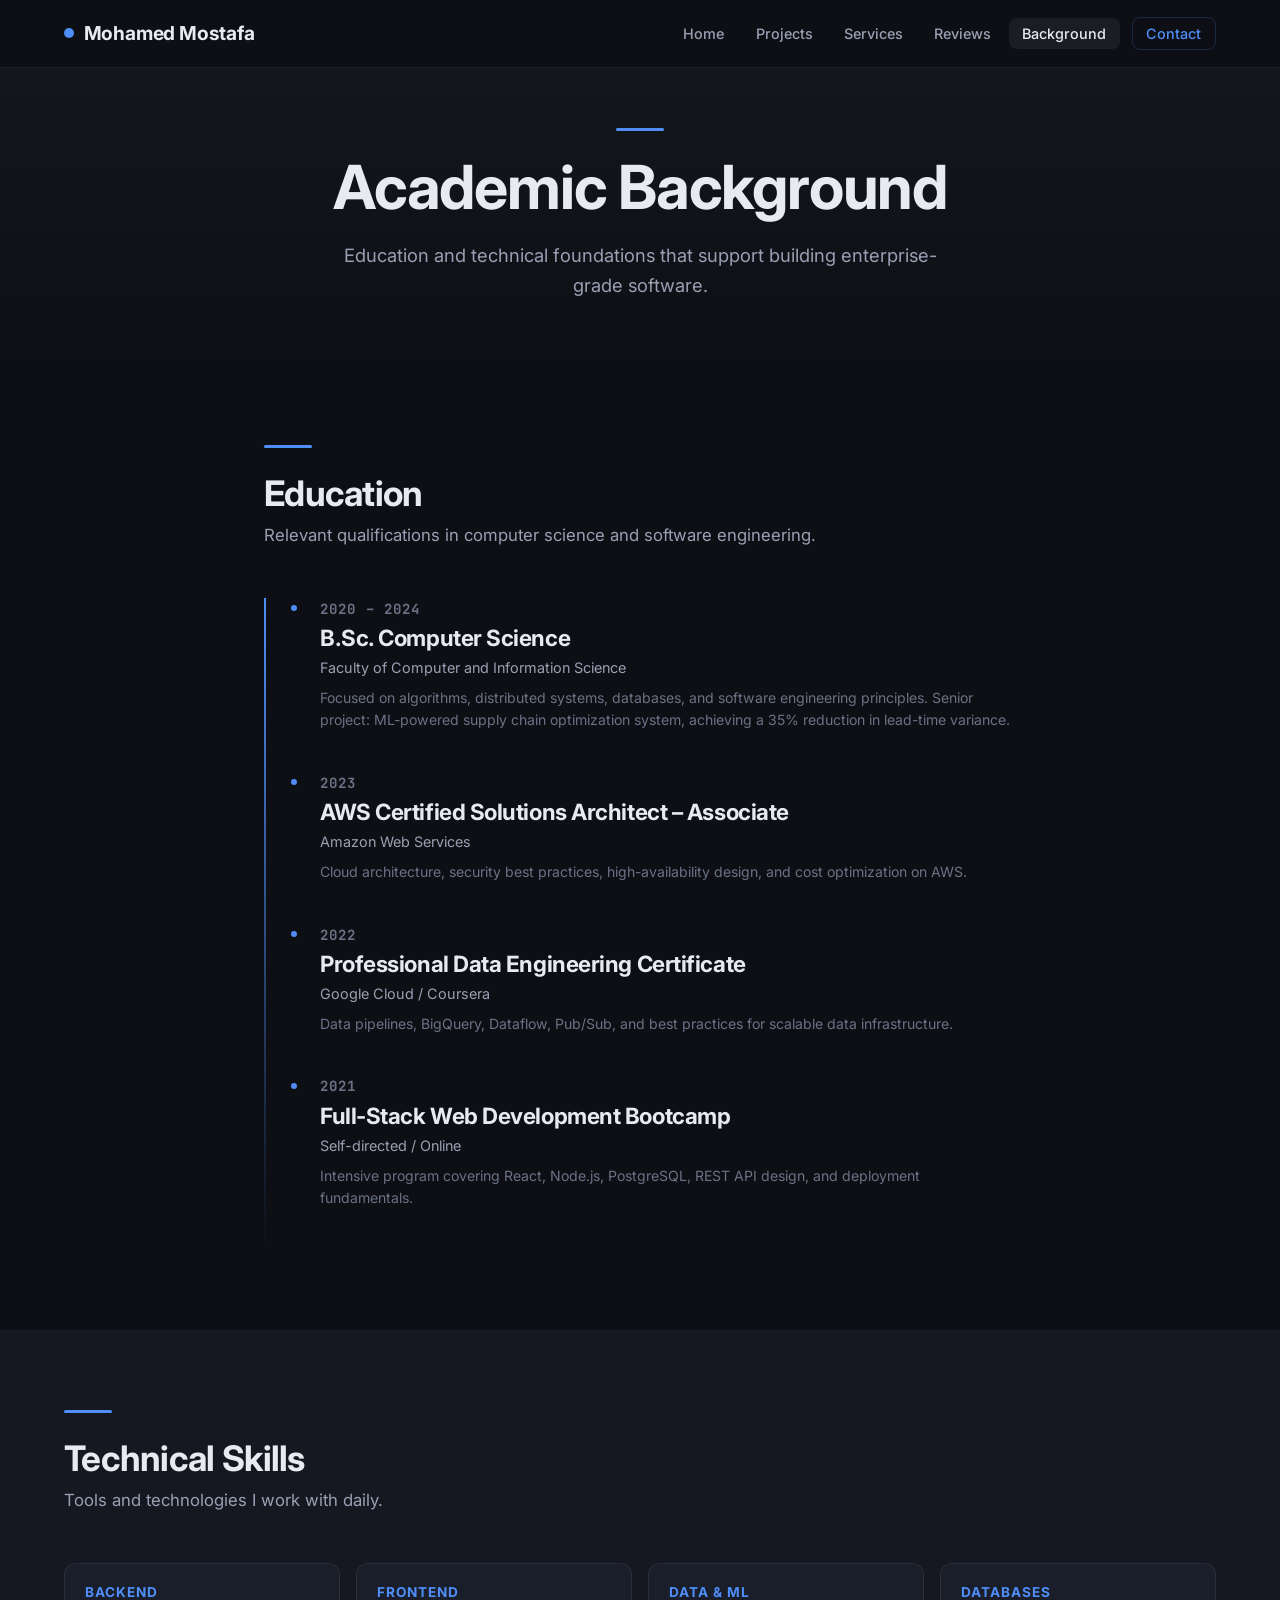
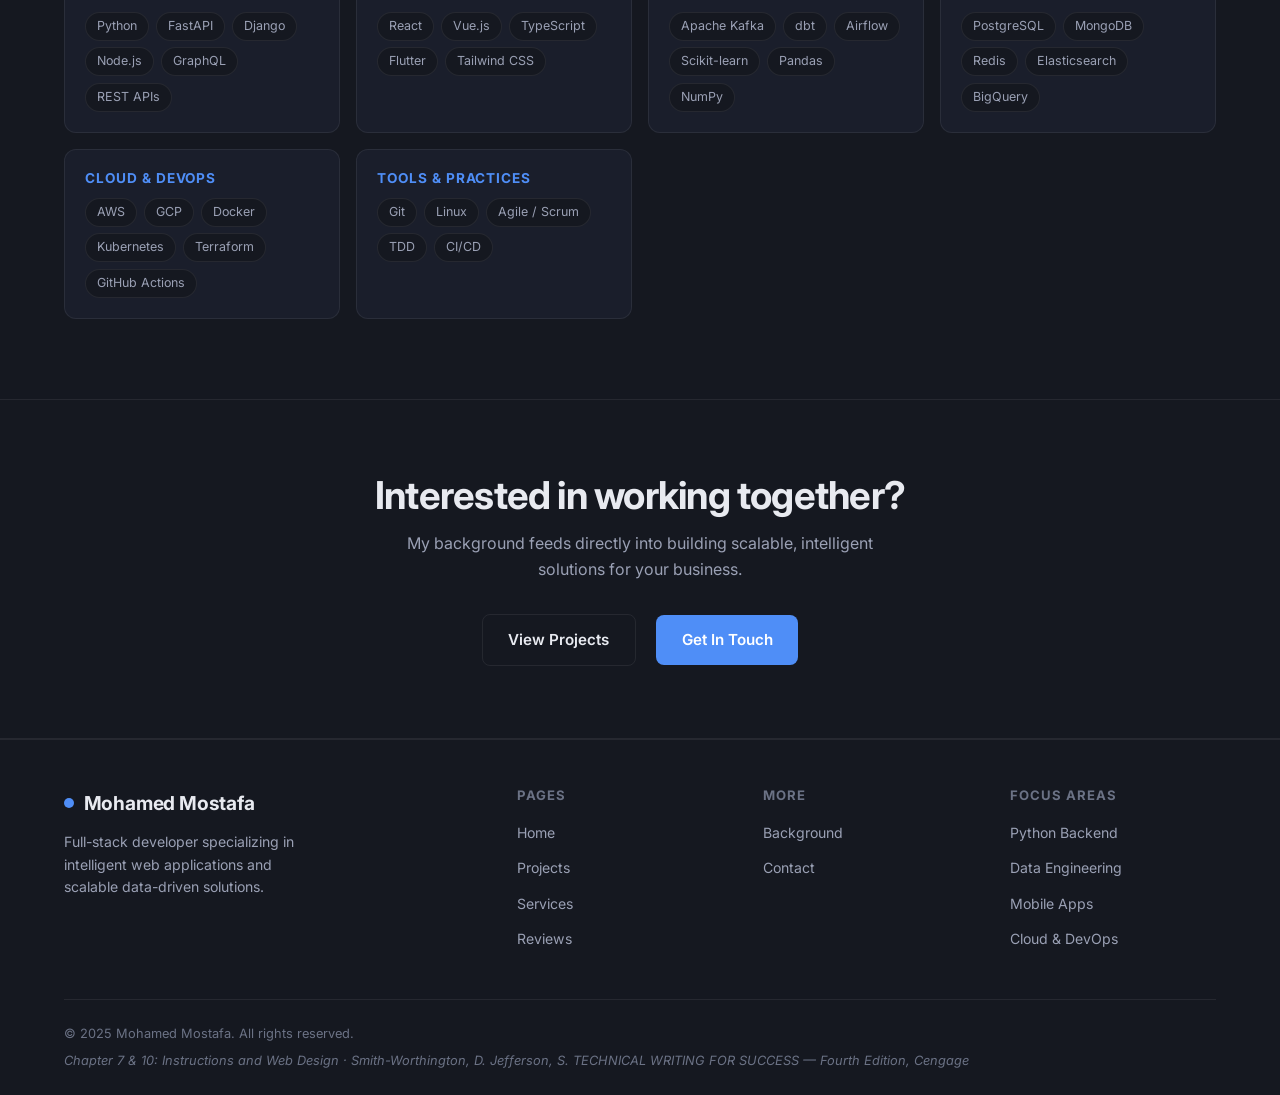
==== academic.html @ b65cf5d2 "Add complete 6-page dark-mode web portfolio for technical writing course Co-authored-by: MohamedMost" ====
<!DOCTYPE html>
<html lang="en">
<head>
  <meta charset="UTF-8" />
  <meta name="viewport" content="width=device-width, initial-scale=1.0" />
  <meta name="description" content="Academic background and technical skills of Mohamed Mostafa — full-stack developer." />
  <title>Academic Background — Mohamed Mostafa</title>
  <link rel="preconnect" href="https://fonts.googleapis.com" />
  <link rel="preconnect" href="https://fonts.gstatic.com" crossorigin />
  <link href="https://fonts.googleapis.com/css2?family=Inter:wght@400;500;600;700;800&family=JetBrains+Mono:wght@400;600&display=swap" rel="stylesheet" />
  <link rel="stylesheet" href="css/style.css" />
</head>
<body>

  <!-- ===== NAVIGATION ===== -->
  <nav class="navbar" role="navigation" aria-label="Main navigation">
    <div class="container nav-inner">
      <a href="index.html" class="nav-logo" aria-label="Mohamed Mostafa — home">
        <span class="logo-dot" aria-hidden="true"></span>
        Mohamed Mostafa
      </a>
      <button class="nav-toggle" aria-controls="nav-links" aria-expanded="false" aria-label="Toggle navigation menu">
        <span></span><span></span><span></span>
      </button>
      <ul class="nav-links" id="nav-links" role="list">
        <li><a href="index.html">Home</a></li>
        <li><a href="projects.html">Projects</a></li>
        <li><a href="services.html">Services</a></li>
        <li><a href="reviews.html">Reviews</a></li>
        <li><a href="academic.html">Background</a></li>
        <li><a href="contact.html" class="nav-cta">Contact</a></li>
      </ul>
    </div>
  </nav>

  <!-- ===== PAGE HERO ===== -->
  <main id="main-content">
  <header class="page-hero">
    <div class="container">
      <div class="divider" aria-hidden="true" style="margin:0 auto 1.25rem;"></div>
      <h1>Academic Background</h1>
      <p>Education and technical foundations that support building enterprise-grade software.</p>
    </div>
  </header>

  <!-- ===== EDUCATION TIMELINE ===== -->
  <section aria-labelledby="education-heading">
    <div class="container" style="max-width:800px;">
      <div class="divider" aria-hidden="true"></div>
      <h2 class="section-title" id="education-heading">Education</h2>
      <p class="section-subtitle">Relevant qualifications in computer science and software engineering.</p>

      <div class="timeline" aria-label="Education timeline">

        <div class="timeline-item reveal">
          <p class="timeline-year">2020 – 2024</p>
          <h3>B.Sc. Computer Science</h3>
          <p class="institution">Faculty of Computer and Information Science</p>
          <p>Focused on algorithms, distributed systems, databases, and software engineering principles. Senior project: ML-powered supply chain optimization system, achieving a 35% reduction in lead-time variance.</p>
        </div>

        <div class="timeline-item reveal">
          <p class="timeline-year">2023</p>
          <h3>AWS Certified Solutions Architect – Associate</h3>
          <p class="institution">Amazon Web Services</p>
          <p>Cloud architecture, security best practices, high-availability design, and cost optimization on AWS.</p>
        </div>

        <div class="timeline-item reveal">
          <p class="timeline-year">2022</p>
          <h3>Professional Data Engineering Certificate</h3>
          <p class="institution">Google Cloud / Coursera</p>
          <p>Data pipelines, BigQuery, Dataflow, Pub/Sub, and best practices for scalable data infrastructure.</p>
        </div>

        <div class="timeline-item reveal">
          <p class="timeline-year">2021</p>
          <h3>Full-Stack Web Development Bootcamp</h3>
          <p class="institution">Self-directed / Online</p>
          <p>Intensive program covering React, Node.js, PostgreSQL, REST API design, and deployment fundamentals.</p>
        </div>

      </div>
    </div>
  </section>

  <!-- ===== SKILLS ===== -->
  <section style="background: var(--bg-secondary); padding: 5rem 0;" aria-labelledby="skills-heading">
    <div class="container">
      <div class="divider" aria-hidden="true"></div>
      <h2 class="section-title" id="skills-heading">Technical Skills</h2>
      <p class="section-subtitle">Tools and technologies I work with daily.</p>

      <div class="skills-grid">

        <div class="skill-group reveal" aria-label="Backend development skills">
          <h4>Backend</h4>
          <ul class="skill-tags" aria-label="Backend technologies">
            <li class="skill-tag">Python</li>
            <li class="skill-tag">FastAPI</li>
            <li class="skill-tag">Django</li>
            <li class="skill-tag">Node.js</li>
            <li class="skill-tag">GraphQL</li>
            <li class="skill-tag">REST APIs</li>
          </ul>
        </div>

        <div class="skill-group reveal" aria-label="Frontend development skills">
          <h4>Frontend</h4>
          <ul class="skill-tags" aria-label="Frontend technologies">
            <li class="skill-tag">React</li>
            <li class="skill-tag">Vue.js</li>
            <li class="skill-tag">TypeScript</li>
            <li class="skill-tag">Flutter</li>
            <li class="skill-tag">Tailwind CSS</li>
          </ul>
        </div>

        <div class="skill-group reveal" aria-label="Data engineering skills">
          <h4>Data &amp; ML</h4>
          <ul class="skill-tags" aria-label="Data and machine learning technologies">
            <li class="skill-tag">Apache Kafka</li>
            <li class="skill-tag">dbt</li>
            <li class="skill-tag">Airflow</li>
            <li class="skill-tag">Scikit-learn</li>
            <li class="skill-tag">Pandas</li>
            <li class="skill-tag">NumPy</li>
          </ul>
        </div>

        <div class="skill-group reveal" aria-label="Databases skills">
          <h4>Databases</h4>
          <ul class="skill-tags" aria-label="Database technologies">
            <li class="skill-tag">PostgreSQL</li>
            <li class="skill-tag">MongoDB</li>
            <li class="skill-tag">Redis</li>
            <li class="skill-tag">Elasticsearch</li>
            <li class="skill-tag">BigQuery</li>
          </ul>
        </div>

        <div class="skill-group reveal" aria-label="Cloud and DevOps skills">
          <h4>Cloud &amp; DevOps</h4>
          <ul class="skill-tags" aria-label="Cloud and DevOps technologies">
            <li class="skill-tag">AWS</li>
            <li class="skill-tag">GCP</li>
            <li class="skill-tag">Docker</li>
            <li class="skill-tag">Kubernetes</li>
            <li class="skill-tag">Terraform</li>
            <li class="skill-tag">GitHub Actions</li>
          </ul>
        </div>

        <div class="skill-group reveal" aria-label="Tools and practices">
          <h4>Tools &amp; Practices</h4>
          <ul class="skill-tags" aria-label="Development tools and practices">
            <li class="skill-tag">Git</li>
            <li class="skill-tag">Linux</li>
            <li class="skill-tag">Agile / Scrum</li>
            <li class="skill-tag">TDD</li>
            <li class="skill-tag">CI/CD</li>
          </ul>
        </div>

      </div>
    </div>
  </section>

  <!-- ===== CTA ===== -->
  <section class="cta-banner" aria-label="Contact call to action">
    <div class="container">
      <h2>Interested in working together?</h2>
      <p>My background feeds directly into building scalable, intelligent solutions for your business.</p>
      <a href="projects.html" class="btn btn-outline" style="margin-right:1rem;">View Projects</a>
      <a href="contact.html" class="btn btn-primary">Get In Touch</a>
    </div>
  </section>
  </main>

  <!-- ===== FOOTER ===== -->
  <footer class="site-footer" role="contentinfo">
    <div class="container">
      <div class="footer-grid">
        <div class="footer-brand">
          <a href="index.html" class="nav-logo">
            <span class="logo-dot" aria-hidden="true"></span>
            Mohamed Mostafa
          </a>
          <p>Full-stack developer specializing in intelligent web applications and scalable data-driven solutions.</p>
        </div>
        <div class="footer-col">
          <h4>Pages</h4>
          <ul>
            <li><a href="index.html">Home</a></li>
            <li><a href="projects.html">Projects</a></li>
            <li><a href="services.html">Services</a></li>
            <li><a href="reviews.html">Reviews</a></li>
          </ul>
        </div>
        <div class="footer-col">
          <h4>More</h4>
          <ul>
            <li><a href="academic.html">Background</a></li>
            <li><a href="contact.html">Contact</a></li>
          </ul>
        </div>
        <div class="footer-col">
          <h4>Focus Areas</h4>
          <ul>
            <li><a href="services.html">Python Backend</a></li>
            <li><a href="services.html">Data Engineering</a></li>
            <li><a href="services.html">Mobile Apps</a></li>
            <li><a href="services.html">Cloud &amp; DevOps</a></li>
          </ul>
        </div>
      </div>
      <div class="footer-bottom">
        <p>© 2025 Mohamed Mostafa. All rights reserved.</p>
        <p class="footer-course-note">
          Chapter 7 &amp; 10: Instructions and Web Design ·
          Smith-Worthington, D. Jefferson, S. <em>TECHNICAL WRITING FOR SUCCESS</em> — Fourth Edition, Cengage
        </p>
      </div>
    </div>
  </footer>

  <script src="js/main.js"></script>
</body>
</html>
---- css/style.css ----
/* ============================================================
   PORTFOLIO — Dark Mode, Grid Layout, Card-Based Design
   Chapter 7 & 10: Instructions and Web Design
   ============================================================ */

/* ---------- CSS Custom Properties ---------- */
:root {
  --bg-primary:   #0d0f14;
  --bg-secondary: #151820;
  --bg-card:      #1a1e2b;
  --bg-card-hover:#1f2435;
  --accent:       #4f8ef7;
  --accent-hover: #6aa3ff;
  --accent-dim:   rgba(79, 142, 247, 0.15);
  --text-primary: #e8eaf0;
  --text-secondary: #9aa0b4;
  --text-muted:   #6b7285;
  --border:       rgba(79, 142, 247, 0.2);
  --border-card:  rgba(255, 255, 255, 0.07);
  --shadow:       0 4px 24px rgba(0, 0, 0, 0.45);
  --shadow-card:  0 8px 32px rgba(0, 0, 0, 0.5);
  --radius:       12px;
  --radius-sm:    8px;
  --font-main:    'Inter', 'Segoe UI', system-ui, sans-serif;
  --font-mono:    'JetBrains Mono', 'Fira Code', monospace;
  --nav-height:   68px;
  --transition:   0.25s ease;
}

/* ---------- Reset & Base ---------- */
*, *::before, *::after {
  box-sizing: border-box;
  margin: 0;
  padding: 0;
}

html {
  scroll-behavior: smooth;
  font-size: 16px;
}

body {
  font-family: var(--font-main);
  background-color: var(--bg-primary);
  color: var(--text-primary);
  line-height: 1.65;
  min-height: 100vh;
  display: flex;
  flex-direction: column;
  -webkit-font-smoothing: antialiased;
}

img {
  max-width: 100%;
  display: block;
}

a {
  color: var(--accent);
  text-decoration: none;
  transition: color var(--transition);
}

a:hover, a:focus {
  color: var(--accent-hover);
}

/* Focus ring for keyboard navigation */
:focus-visible {
  outline: 2px solid var(--accent);
  outline-offset: 3px;
  border-radius: 4px;
}

ul { list-style: none; }

/* ---------- Typography ---------- */
h1, h2, h3, h4, h5, h6 {
  font-weight: 700;
  line-height: 1.2;
  letter-spacing: -0.02em;
}

h1 { font-size: clamp(2.2rem, 5vw, 3.8rem); }
h2 { font-size: clamp(1.6rem, 3vw, 2.4rem); }
h3 { font-size: clamp(1.1rem, 2vw, 1.4rem); }

.section-title {
  font-size: clamp(1.6rem, 3vw, 2.2rem);
  margin-bottom: 0.5rem;
  color: var(--text-primary);
}

.section-subtitle {
  color: var(--text-secondary);
  font-size: 1.05rem;
  margin-bottom: 3rem;
}

/* ---------- Layout Helpers ---------- */
.container {
  width: 100%;
  max-width: 1200px;
  margin: 0 auto;
  padding: 0 1.5rem;
}

section {
  padding: 5rem 0;
}

.page-hero {
  padding: 8rem 0 4rem;
  text-align: center;
  background: linear-gradient(180deg, var(--bg-secondary) 0%, var(--bg-primary) 100%);
}

.page-hero h1 {
  margin-bottom: 1rem;
}

.page-hero p {
  color: var(--text-secondary);
  font-size: 1.15rem;
  max-width: 600px;
  margin: 0 auto;
}

/* ---------- Navigation ---------- */
.navbar {
  position: fixed;
  top: 0;
  left: 0;
  right: 0;
  height: var(--nav-height);
  z-index: 1000;
  background: rgba(13, 15, 20, 0.85);
  backdrop-filter: blur(14px);
  -webkit-backdrop-filter: blur(14px);
  border-bottom: 1px solid var(--border-card);
  transition: background var(--transition);
}

.navbar.scrolled {
  background: rgba(13, 15, 20, 0.97);
  box-shadow: var(--shadow);
}

.nav-inner {
  display: flex;
  align-items: center;
  justify-content: space-between;
  height: 100%;
}

.nav-logo {
  display: flex;
  align-items: center;
  gap: 0.6rem;
  font-weight: 700;
  font-size: 1.2rem;
  color: var(--text-primary);
  letter-spacing: -0.01em;
}

.nav-logo .logo-dot {
  width: 10px;
  height: 10px;
  background: var(--accent);
  border-radius: 50%;
  display: inline-block;
}

.nav-links {
  display: flex;
  align-items: center;
  gap: 0.25rem;
}

.nav-links a {
  color: var(--text-secondary);
  font-size: 0.9rem;
  font-weight: 500;
  padding: 0.45rem 0.85rem;
  border-radius: var(--radius-sm);
  transition: color var(--transition), background var(--transition);
}

.nav-links a:hover,
.nav-links a.active {
  color: var(--text-primary);
  background: rgba(255, 255, 255, 0.06);
}

.nav-links a.nav-cta {
  color: var(--accent);
  border: 1px solid var(--border);
  margin-left: 0.5rem;
}

.nav-links a.nav-cta:hover {
  background: var(--accent-dim);
  color: var(--accent-hover);
}

/* Hamburger menu */
.nav-toggle {
  display: none;
  flex-direction: column;
  gap: 5px;
  background: none;
  border: none;
  cursor: pointer;
  padding: 6px;
  border-radius: var(--radius-sm);
}

.nav-toggle span {
  display: block;
  width: 24px;
  height: 2px;
  background: var(--text-primary);
  border-radius: 2px;
  transition: transform var(--transition), opacity var(--transition);
}

.nav-toggle.open span:nth-child(1) { transform: translateY(7px) rotate(45deg); }
.nav-toggle.open span:nth-child(2) { opacity: 0; }
.nav-toggle.open span:nth-child(3) { transform: translateY(-7px) rotate(-45deg); }

/* ---------- Buttons ---------- */
.btn {
  display: inline-flex;
  align-items: center;
  gap: 0.5rem;
  padding: 0.75rem 1.6rem;
  border-radius: var(--radius-sm);
  font-size: 0.95rem;
  font-weight: 600;
  cursor: pointer;
  border: none;
  transition: all var(--transition);
  text-decoration: none;
  white-space: nowrap;
}

.btn-primary {
  background: var(--accent);
  color: #fff;
}

.btn-primary:hover {
  background: var(--accent-hover);
  color: #fff;
  transform: translateY(-2px);
  box-shadow: 0 8px 24px rgba(79, 142, 247, 0.35);
}

.btn-outline {
  background: transparent;
  color: var(--text-primary);
  border: 1px solid var(--border-card);
}

.btn-outline:hover {
  border-color: var(--accent);
  color: var(--accent);
  background: var(--accent-dim);
}

/* ---------- Hero Section (Homepage) ---------- */
.hero {
  min-height: 100vh;
  display: flex;
  align-items: center;
  justify-content: center;
  text-align: center;
  padding: calc(var(--nav-height) + 4rem) 1.5rem 4rem;
  position: relative;
  overflow: hidden;
  background: var(--bg-primary);
}

.hero::before {
  content: '';
  position: absolute;
  inset: 0;
  background:
    radial-gradient(ellipse 80% 60% at 50% 20%, rgba(79, 142, 247, 0.12) 0%, transparent 70%),
    radial-gradient(ellipse 50% 40% at 80% 70%, rgba(79, 142, 247, 0.06) 0%, transparent 60%);
  pointer-events: none;
}

.hero-badge {
  display: inline-flex;
  align-items: center;
  gap: 0.4rem;
  background: var(--accent-dim);
  color: var(--accent);
  border: 1px solid var(--border);
  border-radius: 100px;
  padding: 0.35rem 1rem;
  font-size: 0.82rem;
  font-weight: 600;
  margin-bottom: 1.8rem;
  letter-spacing: 0.04em;
  text-transform: uppercase;
}

.hero h1 {
  margin-bottom: 1.4rem;
  background: linear-gradient(135deg, var(--text-primary) 0%, rgba(232,234,240,0.7) 100%);
  -webkit-background-clip: text;
  -webkit-text-fill-color: transparent;
  background-clip: text;
}

.hero h1 .accent-word {
  -webkit-text-fill-color: var(--accent);
}

.hero-subtext {
  color: var(--text-secondary);
  font-size: clamp(1rem, 2vw, 1.2rem);
  max-width: 640px;
  margin: 0 auto 2.5rem;
  line-height: 1.7;
}

.hero-cta {
  display: flex;
  align-items: center;
  justify-content: center;
  gap: 1rem;
  flex-wrap: wrap;
}

/* ---------- Stats Strip ---------- */
.stats-strip {
  padding: 2.5rem 0;
  border-top: 1px solid var(--border-card);
  border-bottom: 1px solid var(--border-card);
  background: var(--bg-secondary);
}

.stats-grid {
  display: grid;
  grid-template-columns: repeat(4, 1fr);
  gap: 1rem;
  text-align: center;
}

.stat-item .stat-number {
  font-size: 2rem;
  font-weight: 800;
  color: var(--accent);
  display: block;
}

.stat-item .stat-label {
  font-size: 0.85rem;
  color: var(--text-secondary);
}

/* ---------- Project Cards ---------- */
.projects-grid {
  display: grid;
  grid-template-columns: repeat(auto-fill, minmax(320px, 1fr));
  gap: 1.75rem;
}

.project-card {
  background: var(--bg-card);
  border: 1px solid var(--border-card);
  border-radius: var(--radius);
  overflow: hidden;
  transition: transform var(--transition), box-shadow var(--transition), border-color var(--transition);
  display: flex;
  flex-direction: column;
}

.project-card:hover {
  transform: translateY(-5px);
  box-shadow: var(--shadow-card);
  border-color: var(--border);
  background: var(--bg-card-hover);
}

.project-card-image {
  width: 100%;
  height: 180px;
  object-fit: cover;
  background: var(--bg-secondary);
}

.project-card-body {
  padding: 1.4rem;
  flex: 1;
  display: flex;
  flex-direction: column;
}

.project-card-title {
  font-size: 1.05rem;
  font-weight: 700;
  margin-bottom: 0.5rem;
  color: var(--text-primary);
}

.project-card-desc {
  color: var(--text-secondary);
  font-size: 0.88rem;
  line-height: 1.6;
  margin-bottom: 1rem;
  flex: 1;
}

.tech-stack {
  display: flex;
  flex-wrap: wrap;
  gap: 0.4rem;
  margin-top: auto;
}

.tech-tag {
  background: var(--accent-dim);
  color: var(--accent);
  border: 1px solid var(--border);
  border-radius: 100px;
  padding: 0.2rem 0.7rem;
  font-size: 0.75rem;
  font-weight: 600;
  font-family: var(--font-mono);
}

/* ---------- Services ---------- */
.services-grid {
  display: grid;
  grid-template-columns: repeat(auto-fill, minmax(280px, 1fr));
  gap: 1.5rem;
}

.service-card {
  background: var(--bg-card);
  border: 1px solid var(--border-card);
  border-radius: var(--radius);
  padding: 2rem 1.75rem;
  transition: transform var(--transition), box-shadow var(--transition), border-color var(--transition);
}

.service-card:hover {
  transform: translateY(-4px);
  box-shadow: var(--shadow-card);
  border-color: var(--border);
}

.service-icon {
  width: 52px;
  height: 52px;
  background: var(--accent-dim);
  border: 1px solid var(--border);
  border-radius: var(--radius-sm);
  display: flex;
  align-items: center;
  justify-content: center;
  margin-bottom: 1.25rem;
  font-size: 1.5rem;
}

.service-card h3 {
  margin-bottom: 0.6rem;
  font-size: 1.1rem;
}

.service-card p {
  color: var(--text-secondary);
  font-size: 0.9rem;
  line-height: 1.6;
}

/* ---------- Reviews ---------- */
.reviews-grid {
  display: grid;
  grid-template-columns: repeat(auto-fill, minmax(300px, 1fr));
  gap: 1.75rem;
}

.review-card {
  background: var(--bg-card);
  border: 1px solid var(--border-card);
  border-radius: var(--radius);
  padding: 1.75rem;
  transition: border-color var(--transition), box-shadow var(--transition);
  position: relative;
}

.review-card:hover {
  border-color: var(--border);
  box-shadow: var(--shadow-card);
}

.review-card::before {
  content: '\201C';
  position: absolute;
  top: 1rem;
  right: 1.4rem;
  font-size: 4rem;
  line-height: 1;
  color: var(--accent);
  opacity: 0.25;
  font-family: Georgia, serif;
}

.stars {
  color: #f4b942;
  font-size: 0.9rem;
  margin-bottom: 0.9rem;
  letter-spacing: 2px;
}

.review-text {
  color: var(--text-secondary);
  font-size: 0.93rem;
  line-height: 1.7;
  margin-bottom: 1.25rem;
  font-style: italic;
}

.reviewer {
  display: flex;
  align-items: center;
  gap: 0.75rem;
}

.reviewer-avatar {
  width: 42px;
  height: 42px;
  border-radius: 50%;
  background: var(--accent-dim);
  border: 1px solid var(--border);
  display: flex;
  align-items: center;
  justify-content: center;
  font-weight: 700;
  font-size: 0.9rem;
  color: var(--accent);
  flex-shrink: 0;
}

.reviewer-info .reviewer-name {
  font-weight: 600;
  font-size: 0.92rem;
  color: var(--text-primary);
}

.reviewer-info .reviewer-role {
  font-size: 0.8rem;
  color: var(--text-muted);
}

/* ---------- Contact Section ---------- */
.contact-wrapper {
  display: grid;
  grid-template-columns: 1fr 1.4fr;
  gap: 4rem;
  align-items: start;
}

.contact-info h2 { margin-bottom: 0.75rem; }
.contact-info p { color: var(--text-secondary); margin-bottom: 2rem; }

.contact-details {
  display: flex;
  flex-direction: column;
  gap: 1rem;
}

.contact-item {
  display: flex;
  align-items: center;
  gap: 0.85rem;
  color: var(--text-secondary);
  font-size: 0.92rem;
}

.contact-item .contact-icon {
  width: 38px;
  height: 38px;
  background: var(--accent-dim);
  border: 1px solid var(--border);
  border-radius: var(--radius-sm);
  display: flex;
  align-items: center;
  justify-content: center;
  font-size: 1rem;
  flex-shrink: 0;
}

.contact-form {
  background: var(--bg-card);
  border: 1px solid var(--border-card);
  border-radius: var(--radius);
  padding: 2.25rem;
}

.form-group {
  margin-bottom: 1.25rem;
}

.form-row {
  display: grid;
  grid-template-columns: 1fr 1fr;
  gap: 1rem;
}

.form-group label {
  display: block;
  font-size: 0.85rem;
  font-weight: 600;
  color: var(--text-secondary);
  margin-bottom: 0.45rem;
}

.form-group input,
.form-group textarea,
.form-group select {
  width: 100%;
  background: var(--bg-secondary);
  border: 1px solid var(--border-card);
  color: var(--text-primary);
  padding: 0.7rem 1rem;
  border-radius: var(--radius-sm);
  font-size: 0.92rem;
  font-family: var(--font-main);
  transition: border-color var(--transition), box-shadow var(--transition);
  outline: none;
}

.form-group input:focus,
.form-group textarea:focus,
.form-group select:focus {
  border-color: var(--accent);
  box-shadow: 0 0 0 3px rgba(79, 142, 247, 0.15);
}

.form-group textarea {
  resize: vertical;
  min-height: 120px;
}

.form-group input::placeholder,
.form-group textarea::placeholder {
  color: var(--text-muted);
}

/* ---------- Academic Background ---------- */
.timeline {
  position: relative;
  padding-left: 2rem;
}

.timeline::before {
  content: '';
  position: absolute;
  left: 0;
  top: 0;
  bottom: 0;
  width: 2px;
  background: linear-gradient(to bottom, var(--accent), transparent);
}

.timeline-item {
  position: relative;
  padding-left: 1.5rem;
  padding-bottom: 2.5rem;
}

.timeline-item::before {
  content: '';
  position: absolute;
  left: -0.45rem;
  top: 0.35rem;
  width: 10px;
  height: 10px;
  border-radius: 50%;
  background: var(--accent);
  border: 2px solid var(--bg-primary);
}

.timeline-year {
  font-size: 0.78rem;
  font-weight: 700;
  color: var(--accent);
  text-transform: uppercase;
  letter-spacing: 0.08em;
  margin-bottom: 0.3rem;
  font-family: var(--font-mono);
}

.timeline-item h3 {
  margin-bottom: 0.25rem;
}

.timeline-item .institution {
  color: var(--text-secondary);
  font-size: 0.9rem;
  margin-bottom: 0.5rem;
}

.timeline-item p {
  color: var(--text-muted);
  font-size: 0.88rem;
  line-height: 1.6;
}

.skills-section { margin-top: 2rem; }

.skills-grid {
  display: grid;
  grid-template-columns: repeat(auto-fill, minmax(240px, 1fr));
  gap: 1rem;
}

.skill-group {
  background: var(--bg-card);
  border: 1px solid var(--border-card);
  border-radius: var(--radius);
  padding: 1.25rem;
}

.skill-group h4 {
  font-size: 0.85rem;
  text-transform: uppercase;
  letter-spacing: 0.07em;
  color: var(--accent);
  margin-bottom: 0.75rem;
}

.skill-tags {
  display: flex;
  flex-wrap: wrap;
  gap: 0.4rem;
}

.skill-tag {
  background: var(--bg-secondary);
  color: var(--text-secondary);
  border: 1px solid var(--border-card);
  border-radius: 100px;
  padding: 0.2rem 0.7rem;
  font-size: 0.78rem;
}

/* ---------- Section Divider ---------- */
.divider {
  width: 48px;
  height: 3px;
  background: var(--accent);
  border-radius: 2px;
  margin-bottom: 1.5rem;
}

/* ---------- CTA Banner ---------- */
.cta-banner {
  background: var(--bg-secondary);
  border-top: 1px solid var(--border-card);
  border-bottom: 1px solid var(--border-card);
  text-align: center;
  padding: 4.5rem 1.5rem;
}

.cta-banner h2 { margin-bottom: 0.75rem; }
.cta-banner p {
  color: var(--text-secondary);
  margin-bottom: 2rem;
  max-width: 520px;
  margin-left: auto;
  margin-right: auto;
}

/* ---------- Footer ---------- */
.site-footer {
  background: var(--bg-secondary);
  border-top: 1px solid var(--border-card);
  padding: 3rem 0 1.5rem;
  margin-top: auto;
}

.footer-grid {
  display: grid;
  grid-template-columns: 2fr 1fr 1fr 1fr;
  gap: 2.5rem;
  margin-bottom: 3rem;
}

.footer-brand p {
  color: var(--text-secondary);
  font-size: 0.88rem;
  margin-top: 0.75rem;
  max-width: 260px;
  line-height: 1.6;
}

.footer-col h4 {
  font-size: 0.82rem;
  text-transform: uppercase;
  letter-spacing: 0.08em;
  color: var(--text-muted);
  margin-bottom: 1rem;
}

.footer-col ul {
  display: flex;
  flex-direction: column;
  gap: 0.55rem;
}

.footer-col ul li a {
  color: var(--text-secondary);
  font-size: 0.88rem;
  transition: color var(--transition);
}

.footer-col ul li a:hover { color: var(--text-primary); }

.footer-bottom {
  border-top: 1px solid var(--border-card);
  padding-top: 1.5rem;
  display: flex;
  justify-content: space-between;
  align-items: center;
  flex-wrap: wrap;
  gap: 0.5rem;
}

.footer-bottom p {
  color: var(--text-muted);
  font-size: 0.8rem;
  line-height: 1.5;
}

.footer-course-note {
  font-size: 0.75rem;
  color: var(--text-muted);
  font-style: italic;
}

/* ---------- Page Header Breadcrumb ---------- */
.breadcrumb {
  padding: 1rem 0;
  font-size: 0.82rem;
  color: var(--text-muted);
}

.breadcrumb a {
  color: var(--text-muted);
}

.breadcrumb a:hover { color: var(--accent); }
.breadcrumb span { margin: 0 0.4rem; }

/* ---------- Empty state / success ---------- */
.form-success {
  display: none;
  background: rgba(79, 247, 130, 0.1);
  border: 1px solid rgba(79, 247, 130, 0.3);
  color: #4ff782;
  padding: 1rem 1.25rem;
  border-radius: var(--radius-sm);
  margin-top: 1rem;
  font-size: 0.9rem;
}

/* ---------- Responsive ---------- */
@media (max-width: 900px) {
  .footer-grid {
    grid-template-columns: 1fr 1fr;
  }

  .contact-wrapper {
    grid-template-columns: 1fr;
    gap: 2.5rem;
  }

  .stats-grid {
    grid-template-columns: repeat(2, 1fr);
  }
}

@media (max-width: 640px) {
  :root { --nav-height: 60px; }

  .nav-links {
    display: none;
    position: fixed;
    top: var(--nav-height);
    left: 0;
    right: 0;
    background: var(--bg-primary);
    border-bottom: 1px solid var(--border-card);
    padding: 1rem 1.5rem 1.5rem;
    flex-direction: column;
    align-items: flex-start;
    gap: 0.25rem;
    box-shadow: var(--shadow);
  }

  .nav-links.open {
    display: flex;
  }

  .nav-links a {
    width: 100%;
    padding: 0.65rem 1rem;
  }

  .nav-links a.nav-cta {
    margin-left: 0;
    margin-top: 0.5rem;
  }

  .nav-toggle {
    display: flex;
  }

  .hero {
    padding-top: calc(var(--nav-height) + 3rem);
  }

  .projects-grid {
    grid-template-columns: 1fr;
  }

  .reviews-grid {
    grid-template-columns: 1fr;
  }

  .footer-grid {
    grid-template-columns: 1fr;
  }

  .footer-bottom {
    flex-direction: column;
    text-align: center;
  }

  .form-row {
    grid-template-columns: 1fr;
  }
}

/* ---------- Scroll Reveal Animations ----------
   Elements are ALWAYS visible by default.
   When JS adds the .visible class via IntersectionObserver the
   element plays a one-shot fade-in/up keyframe animation.
   No race condition, no blank cards if JS is slow or disabled.
   ------------------------------------------------------------ */
@keyframes reveal-up {
  from {
    opacity: 0;
    transform: translateY(24px);
  }
  to {
    opacity: 1;
    transform: translateY(0);
  }
}

@media (prefers-reduced-motion: no-preference) {
  .reveal.visible {
    animation: reveal-up 0.55s ease both;
  }
}

/* ---------- SVG Project Placeholder Images ---------- */
.project-img-placeholder {
  width: 100%;
  height: 180px;
  display: flex;
  align-items: center;
  justify-content: center;
  font-size: 2.5rem;
}

.project-img-1 { background: linear-gradient(135deg, #1a2744 0%, #0d1a36 100%); }
.project-img-2 { background: linear-gradient(135deg, #1a2435 0%, #0d1828 100%); }
.project-img-3 { background: linear-gradient(135deg, #1f1a44 0%, #130d36 100%); }
.project-img-4 { background: linear-gradient(135deg, #1a3530 0%, #0d2820 100%); }
.project-img-5 { background: linear-gradient(135deg, #351a1a 0%, #280d0d 100%); }
.project-img-6 { background: linear-gradient(135deg, #352c1a 0%, #28200d 100%); }
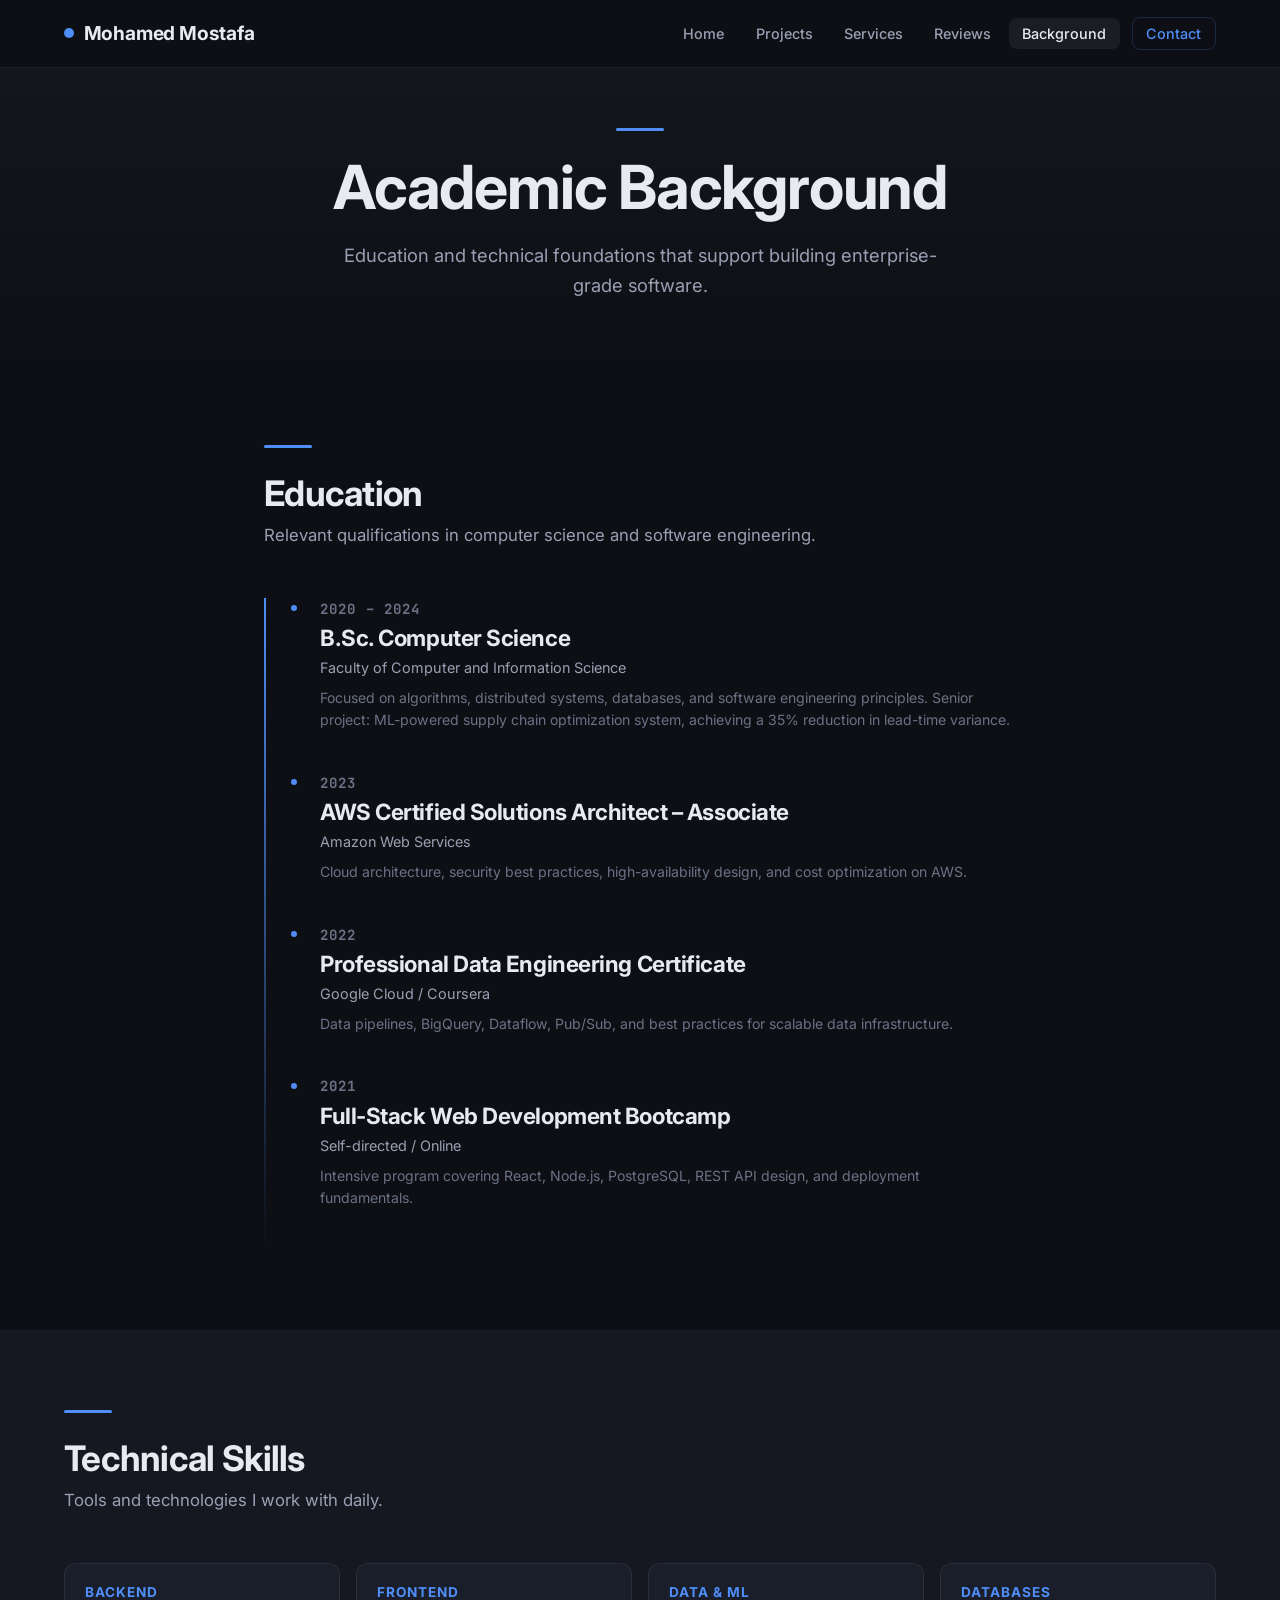
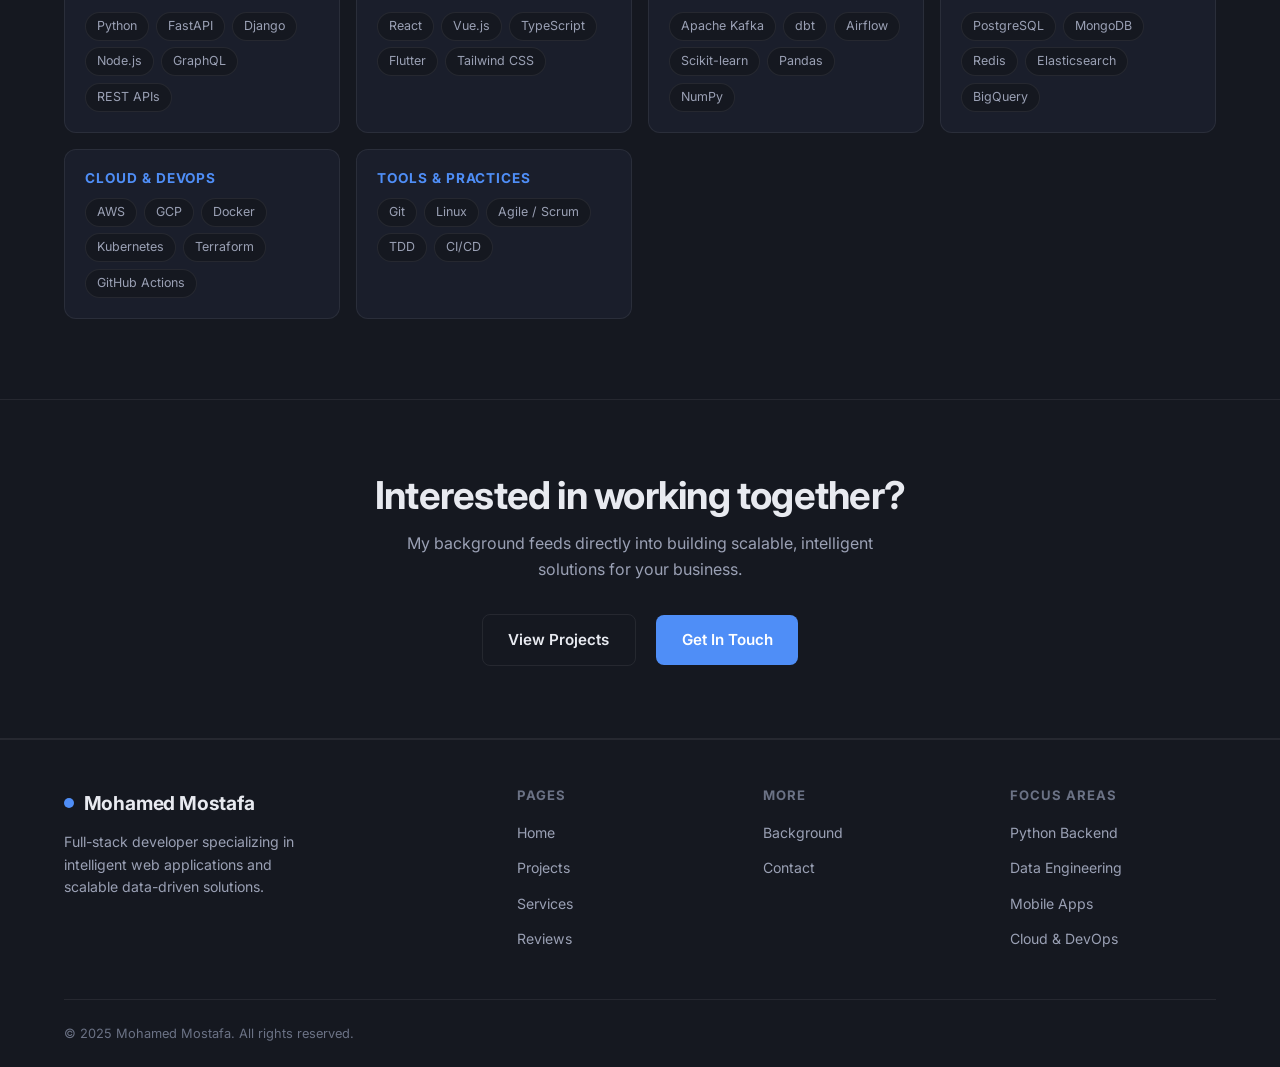
==== commit ad0a4b85: "Remove course footer citation from all pages and CSS Co-authored-by: MohamedMostafa259 <138163382+Mo" ====
--- a/academic.html
+++ b/academic.html
@@ -216,10 +216,6 @@
       </div>
       <div class="footer-bottom">
         <p>© 2025 Mohamed Mostafa. All rights reserved.</p>
-        <p class="footer-course-note">
-          Chapter 7 &amp; 10: Instructions and Web Design ·
-          Smith-Worthington, D. Jefferson, S. <em>TECHNICAL WRITING FOR SUCCESS</em> — Fourth Edition, Cengage
-        </p>
       </div>
     </div>
   </footer>
--- a/css/style.css
+++ b/css/style.css
@@ -1,6 +1,5 @@
 /* ============================================================
    PORTFOLIO — Dark Mode, Grid Layout, Card-Based Design
-   Chapter 7 & 10: Instructions and Web Design
    ============================================================ */
 
 /* ---------- CSS Custom Properties ---------- */
@@ -839,11 +838,6 @@
   line-height: 1.5;
 }
 
-.footer-course-note {
-  font-size: 0.75rem;
-  color: var(--text-muted);
-  font-style: italic;
-}
 
 /* ---------- Page Header Breadcrumb ---------- */
 .breadcrumb {
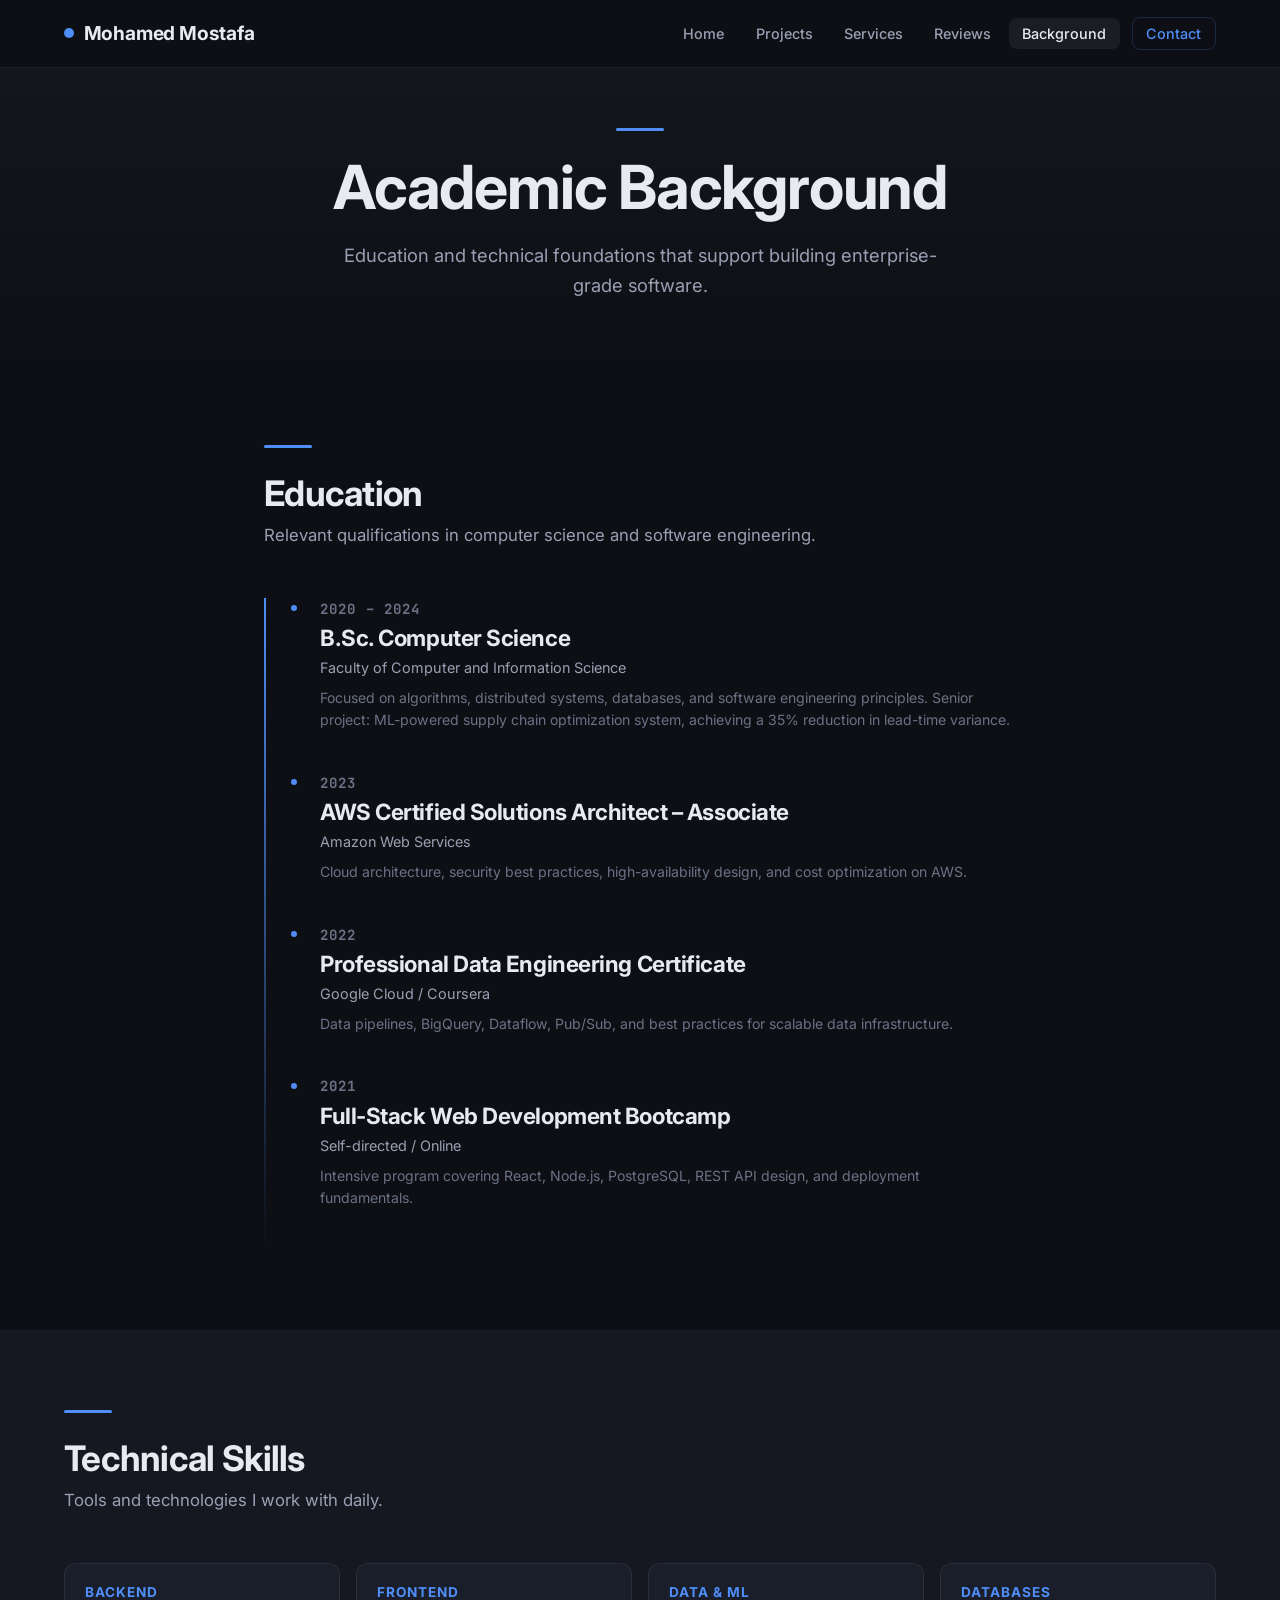
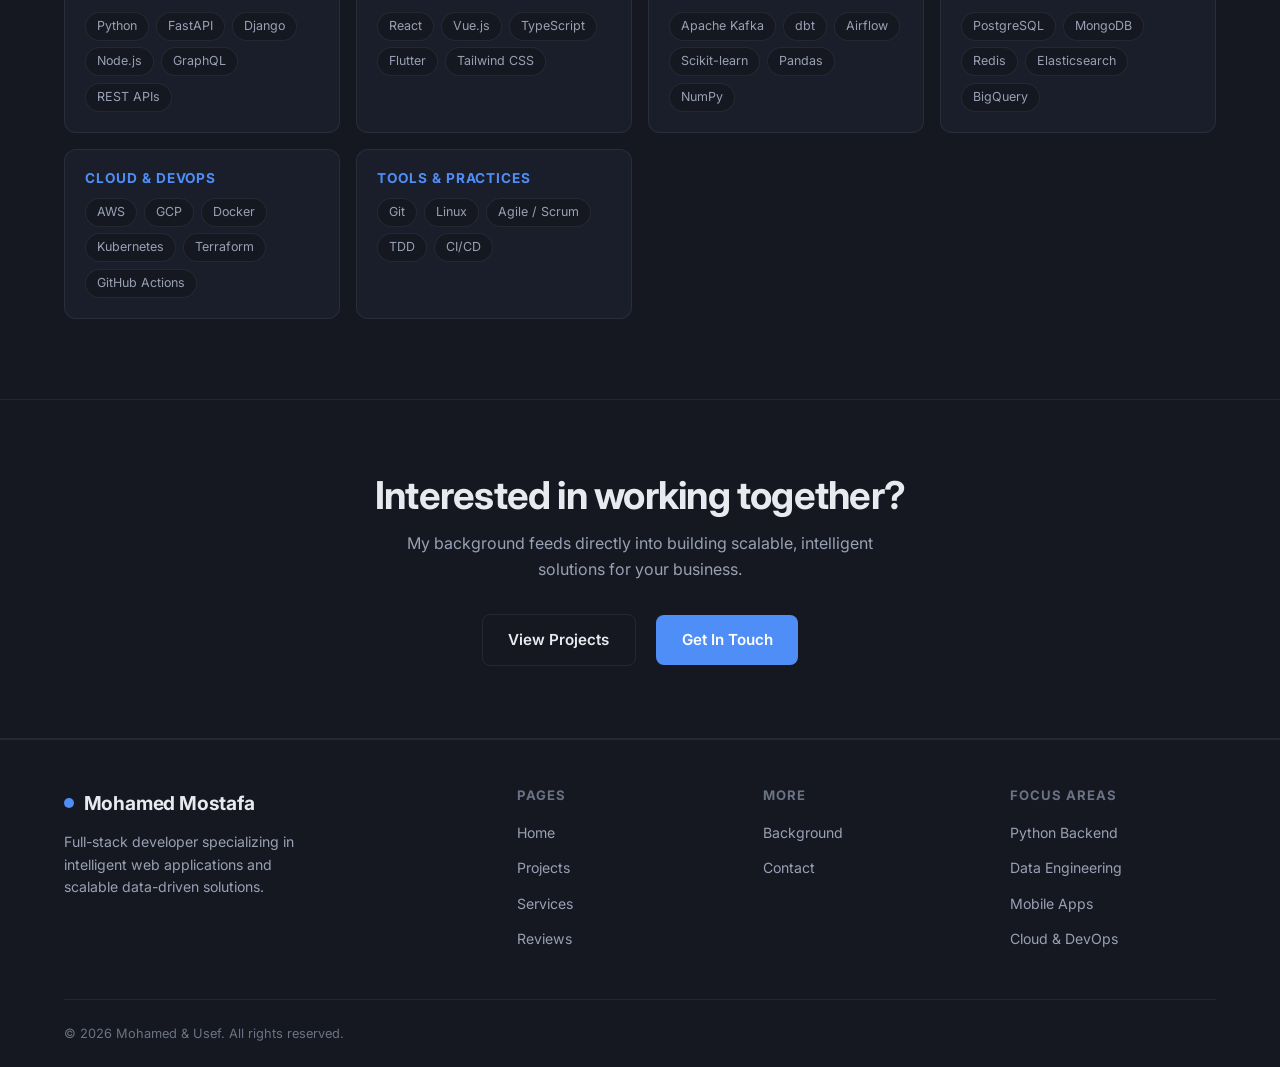
==== commit da0f2f81: "Update footer copyright to 2026 Mohamed & Usef on all pages Co-authored-by: MohamedMostafa259 <13816" ====
--- a/academic.html
+++ b/academic.html
@@ -215,7 +215,7 @@
         </div>
       </div>
       <div class="footer-bottom">
-        <p>© 2025 Mohamed Mostafa. All rights reserved.</p>
+        <p>© 2026 Mohamed &amp; Usef. All rights reserved.</p>
       </div>
     </div>
   </footer>
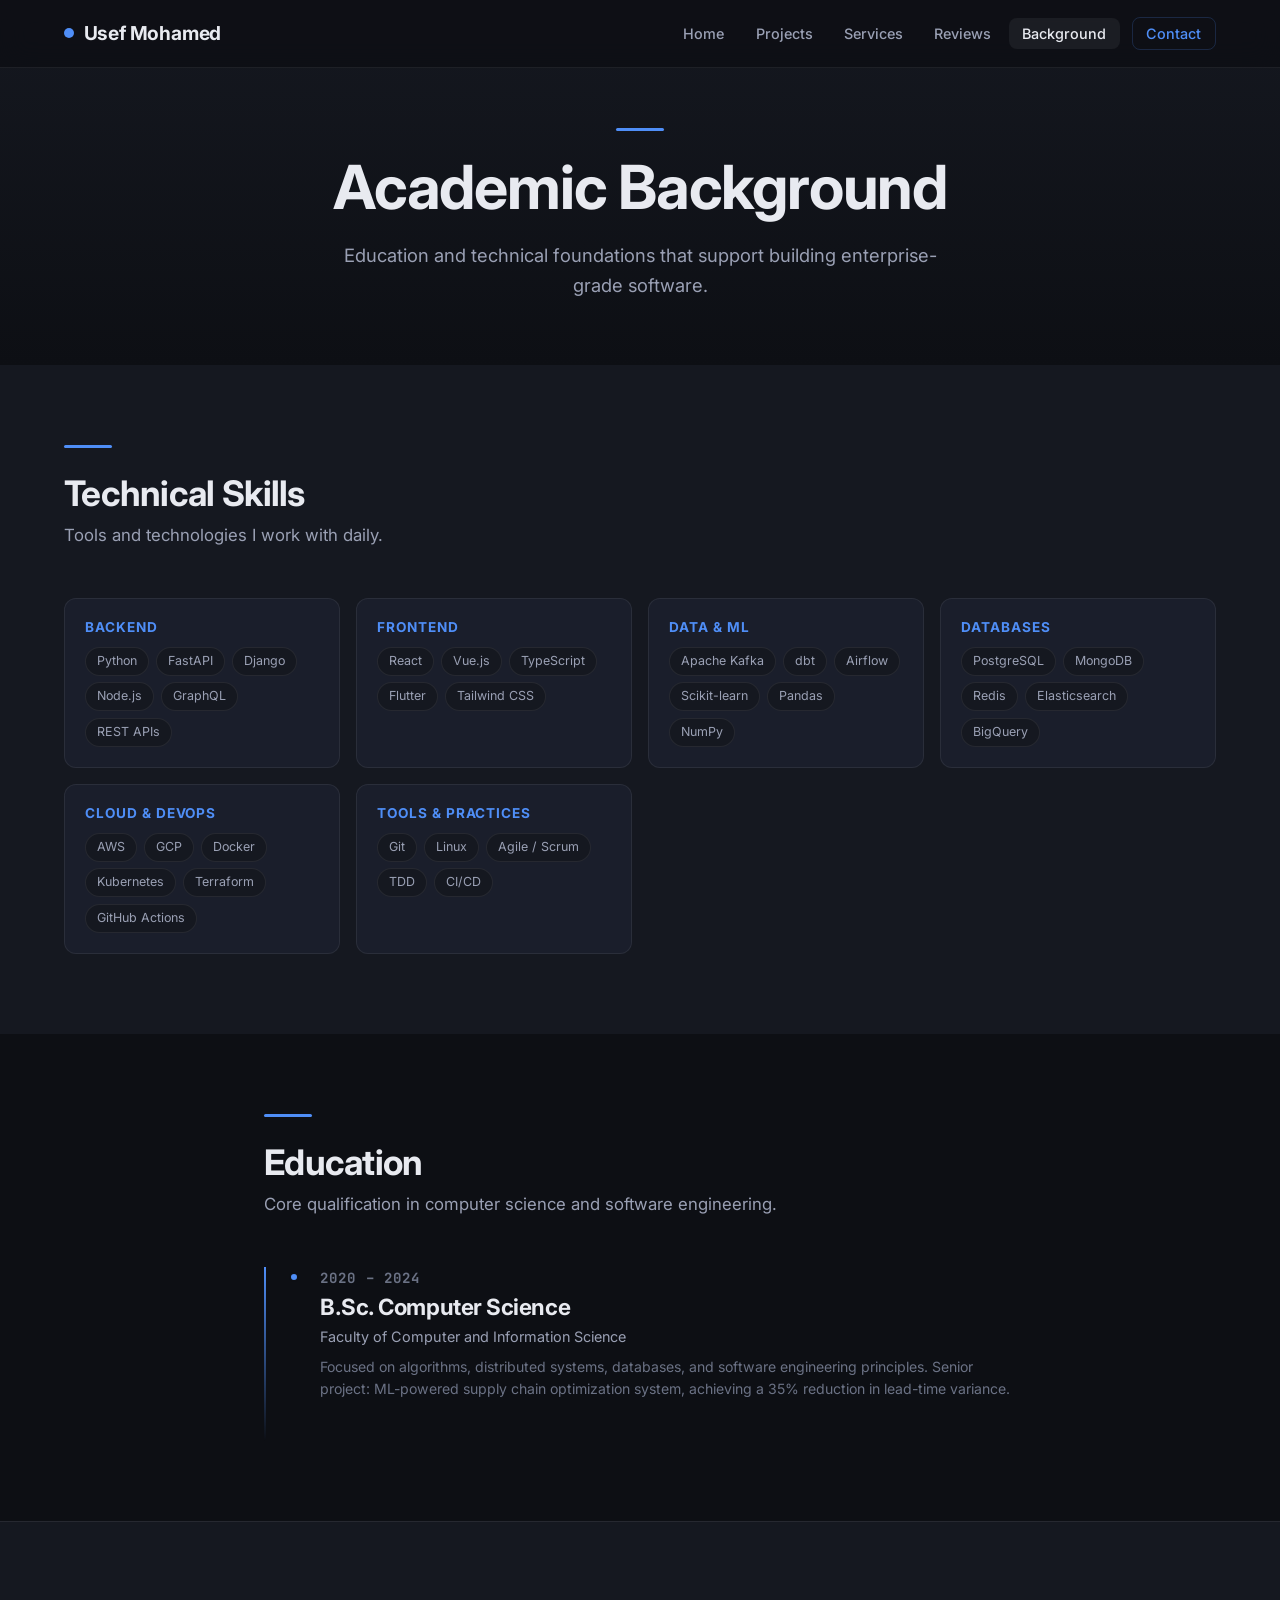
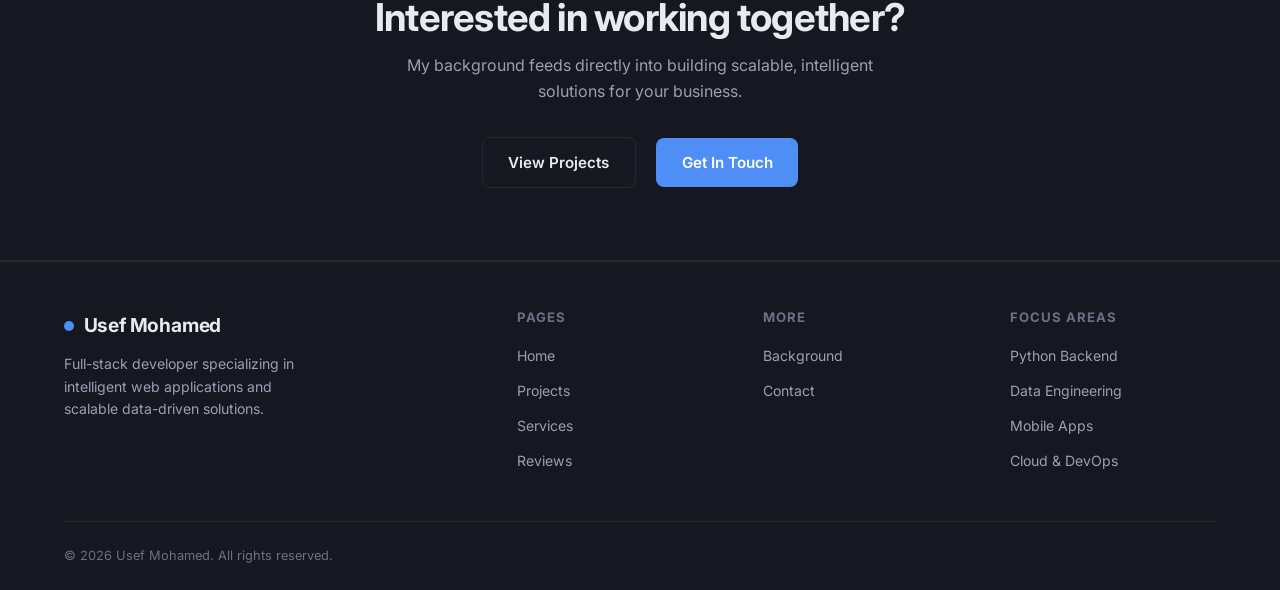
==== commit 2c5c4099: "Replace Mohamed Mostafa with Usef Mohamed, update email, reorder academic page Co-authored-by: Moham" ====
--- a/academic.html
+++ b/academic.html
@@ -3,8 +3,8 @@
 <head>
   <meta charset="UTF-8" />
   <meta name="viewport" content="width=device-width, initial-scale=1.0" />
-  <meta name="description" content="Academic background and technical skills of Mohamed Mostafa — full-stack developer." />
-  <title>Academic Background — Mohamed Mostafa</title>
+  <meta name="description" content="Academic background and technical skills of Usef Mohamed — full-stack developer." />
+  <title>Academic Background — Usef Mohamed</title>
   <link rel="preconnect" href="https://fonts.googleapis.com" />
   <link rel="preconnect" href="https://fonts.gstatic.com" crossorigin />
   <link href="https://fonts.googleapis.com/css2?family=Inter:wght@400;500;600;700;800&family=JetBrains+Mono:wght@400;600&display=swap" rel="stylesheet" />
@@ -15,9 +15,9 @@
   <!-- ===== NAVIGATION ===== -->
   <nav class="navbar" role="navigation" aria-label="Main navigation">
     <div class="container nav-inner">
-      <a href="index.html" class="nav-logo" aria-label="Mohamed Mostafa — home">
+      <a href="index.html" class="nav-logo" aria-label="Usef Mohamed — home">
         <span class="logo-dot" aria-hidden="true"></span>
-        Mohamed Mostafa
+        Usef Mohamed
       </a>
       <button class="nav-toggle" aria-controls="nav-links" aria-expanded="false" aria-label="Toggle navigation menu">
         <span></span><span></span><span></span>
@@ -43,47 +43,6 @@
     </div>
   </header>
 
-  <!-- ===== EDUCATION TIMELINE ===== -->
-  <section aria-labelledby="education-heading">
-    <div class="container" style="max-width:800px;">
-      <div class="divider" aria-hidden="true"></div>
-      <h2 class="section-title" id="education-heading">Education</h2>
-      <p class="section-subtitle">Relevant qualifications in computer science and software engineering.</p>
-
-      <div class="timeline" aria-label="Education timeline">
-
-        <div class="timeline-item reveal">
-          <p class="timeline-year">2020 – 2024</p>
-          <h3>B.Sc. Computer Science</h3>
-          <p class="institution">Faculty of Computer and Information Science</p>
-          <p>Focused on algorithms, distributed systems, databases, and software engineering principles. Senior project: ML-powered supply chain optimization system, achieving a 35% reduction in lead-time variance.</p>
-        </div>
-
-        <div class="timeline-item reveal">
-          <p class="timeline-year">2023</p>
-          <h3>AWS Certified Solutions Architect – Associate</h3>
-          <p class="institution">Amazon Web Services</p>
-          <p>Cloud architecture, security best practices, high-availability design, and cost optimization on AWS.</p>
-        </div>
-
-        <div class="timeline-item reveal">
-          <p class="timeline-year">2022</p>
-          <h3>Professional Data Engineering Certificate</h3>
-          <p class="institution">Google Cloud / Coursera</p>
-          <p>Data pipelines, BigQuery, Dataflow, Pub/Sub, and best practices for scalable data infrastructure.</p>
-        </div>
-
-        <div class="timeline-item reveal">
-          <p class="timeline-year">2021</p>
-          <h3>Full-Stack Web Development Bootcamp</h3>
-          <p class="institution">Self-directed / Online</p>
-          <p>Intensive program covering React, Node.js, PostgreSQL, REST API design, and deployment fundamentals.</p>
-        </div>
-
-      </div>
-    </div>
-  </section>
-
   <!-- ===== SKILLS ===== -->
   <section style="background: var(--bg-secondary); padding: 5rem 0;" aria-labelledby="skills-heading">
     <div class="container">
@@ -166,6 +125,26 @@
     </div>
   </section>
 
+  <!-- ===== EDUCATION TIMELINE ===== -->
+  <section aria-labelledby="education-heading">
+    <div class="container" style="max-width:800px;">
+      <div class="divider" aria-hidden="true"></div>
+      <h2 class="section-title" id="education-heading">Education</h2>
+      <p class="section-subtitle">Core qualification in computer science and software engineering.</p>
+
+      <div class="timeline" aria-label="Education timeline">
+
+        <div class="timeline-item reveal">
+          <p class="timeline-year">2020 – 2024</p>
+          <h3>B.Sc. Computer Science</h3>
+          <p class="institution">Faculty of Computer and Information Science</p>
+          <p>Focused on algorithms, distributed systems, databases, and software engineering principles. Senior project: ML-powered supply chain optimization system, achieving a 35% reduction in lead-time variance.</p>
+        </div>
+
+      </div>
+    </div>
+  </section>
+
   <!-- ===== CTA ===== -->
   <section class="cta-banner" aria-label="Contact call to action">
     <div class="container">
@@ -184,7 +163,7 @@
         <div class="footer-brand">
           <a href="index.html" class="nav-logo">
             <span class="logo-dot" aria-hidden="true"></span>
-            Mohamed Mostafa
+            Usef Mohamed
           </a>
           <p>Full-stack developer specializing in intelligent web applications and scalable data-driven solutions.</p>
         </div>
@@ -215,7 +194,7 @@
         </div>
       </div>
       <div class="footer-bottom">
-        <p>© 2026 Mohamed &amp; Usef. All rights reserved.</p>
+        <p>© 2026 Usef Mohamed. All rights reserved.</p>
       </div>
     </div>
   </footer>
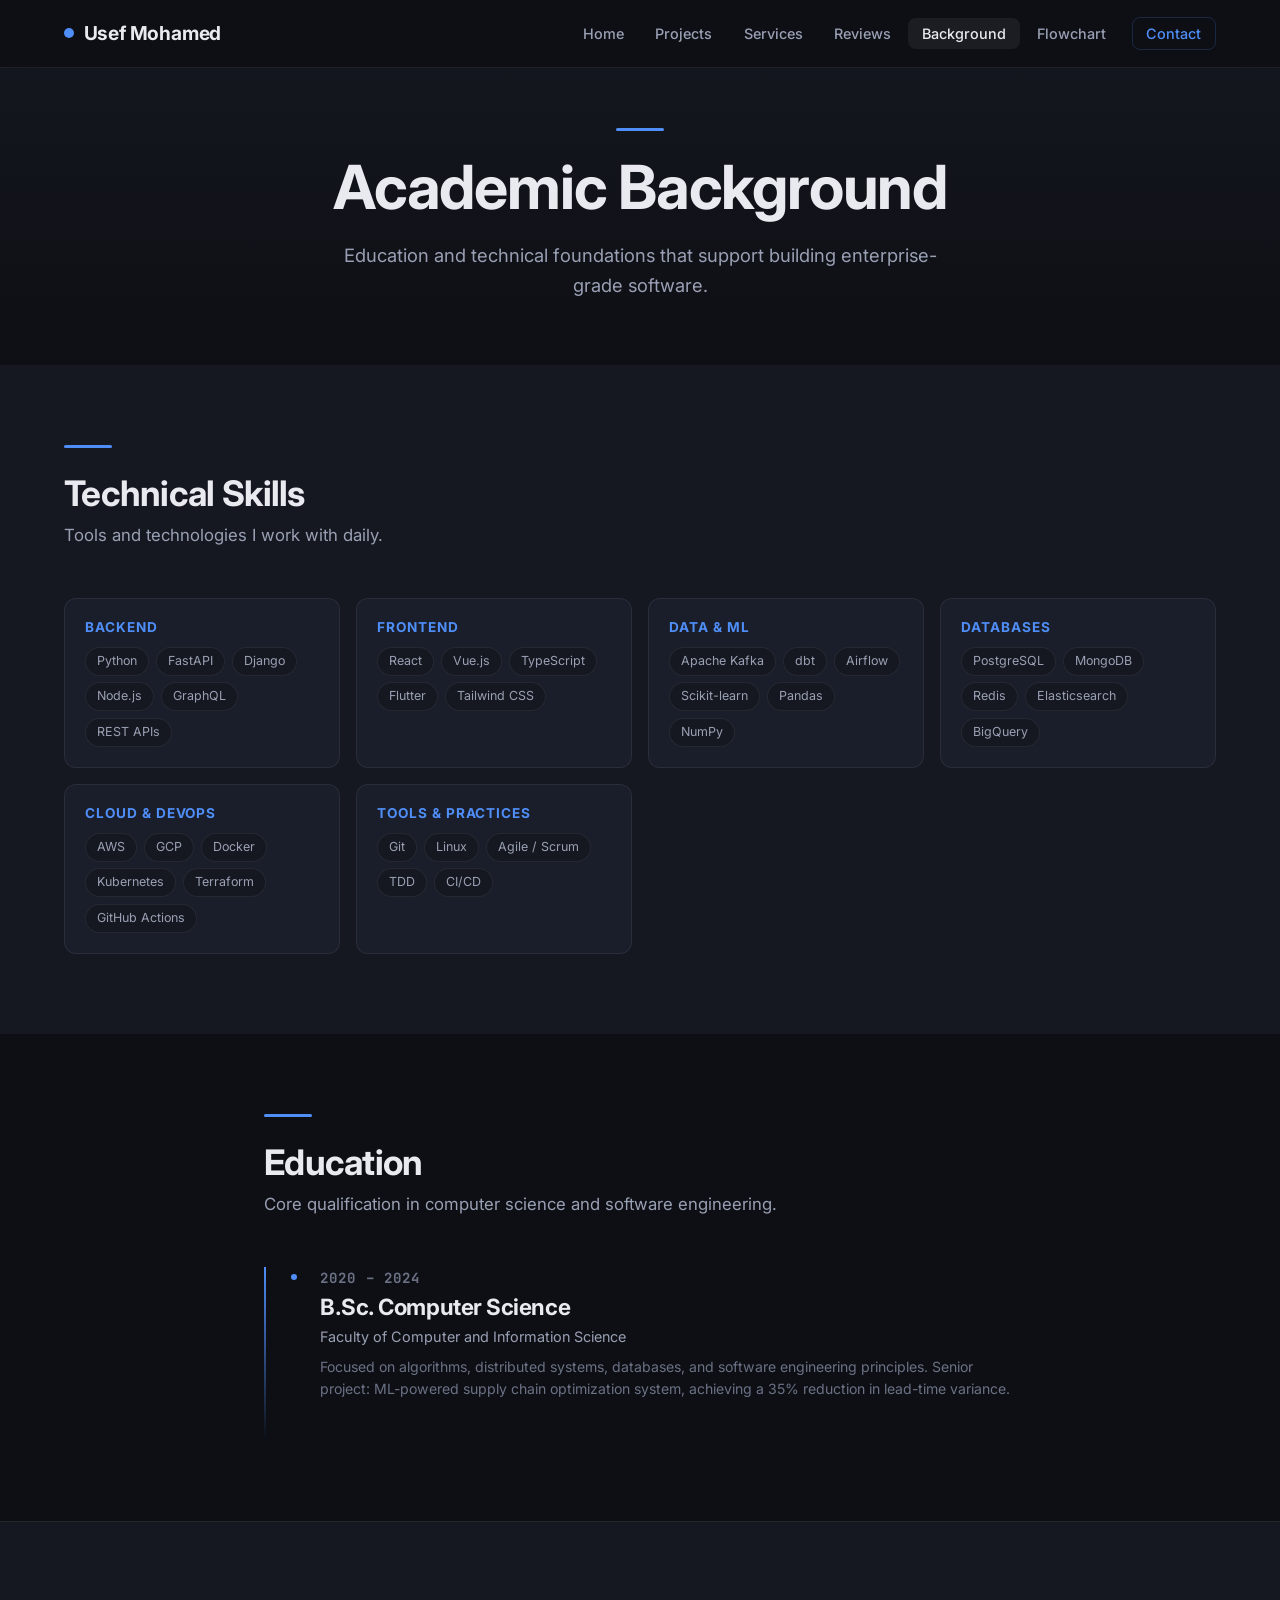
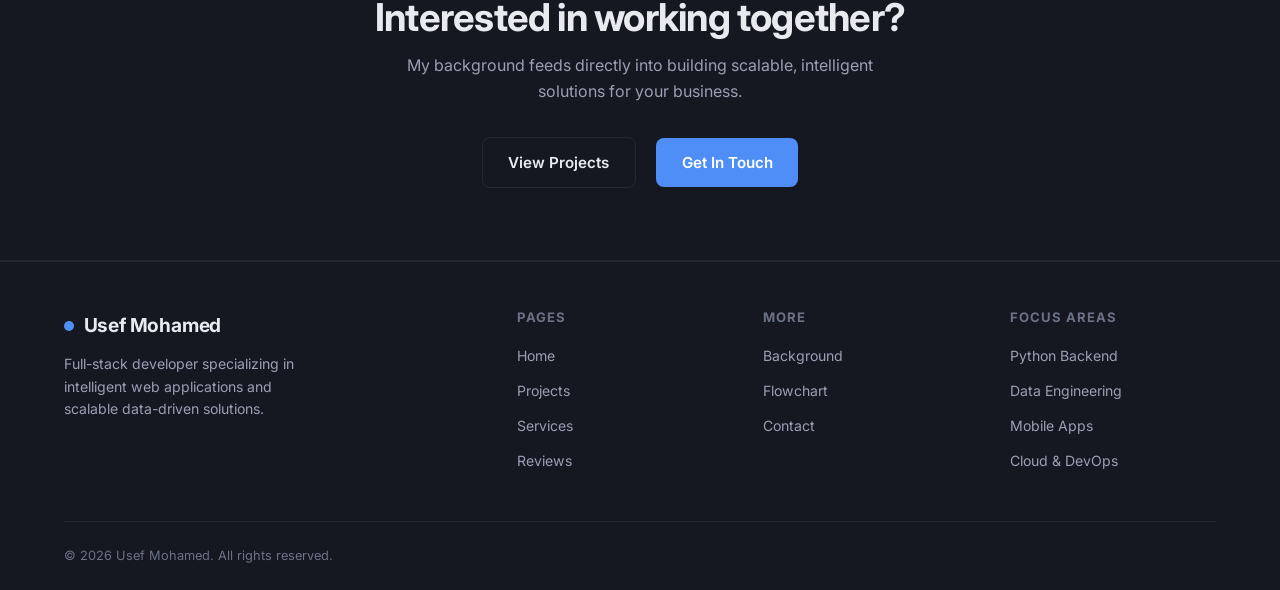
==== commit 40bb92d8: "Add site-structure flowchart page and update README with Mermaid diagram Co-authored-by: MohamedMost" ====
--- a/academic.html
+++ b/academic.html
@@ -28,6 +28,7 @@
         <li><a href="services.html">Services</a></li>
         <li><a href="reviews.html">Reviews</a></li>
         <li><a href="academic.html">Background</a></li>
+        <li><a href="flowchart.html">Flowchart</a></li>
         <li><a href="contact.html" class="nav-cta">Contact</a></li>
       </ul>
     </div>
@@ -180,6 +181,7 @@
           <h4>More</h4>
           <ul>
             <li><a href="academic.html">Background</a></li>
+            <li><a href="flowchart.html">Flowchart</a></li>
             <li><a href="contact.html">Contact</a></li>
           </ul>
         </div>
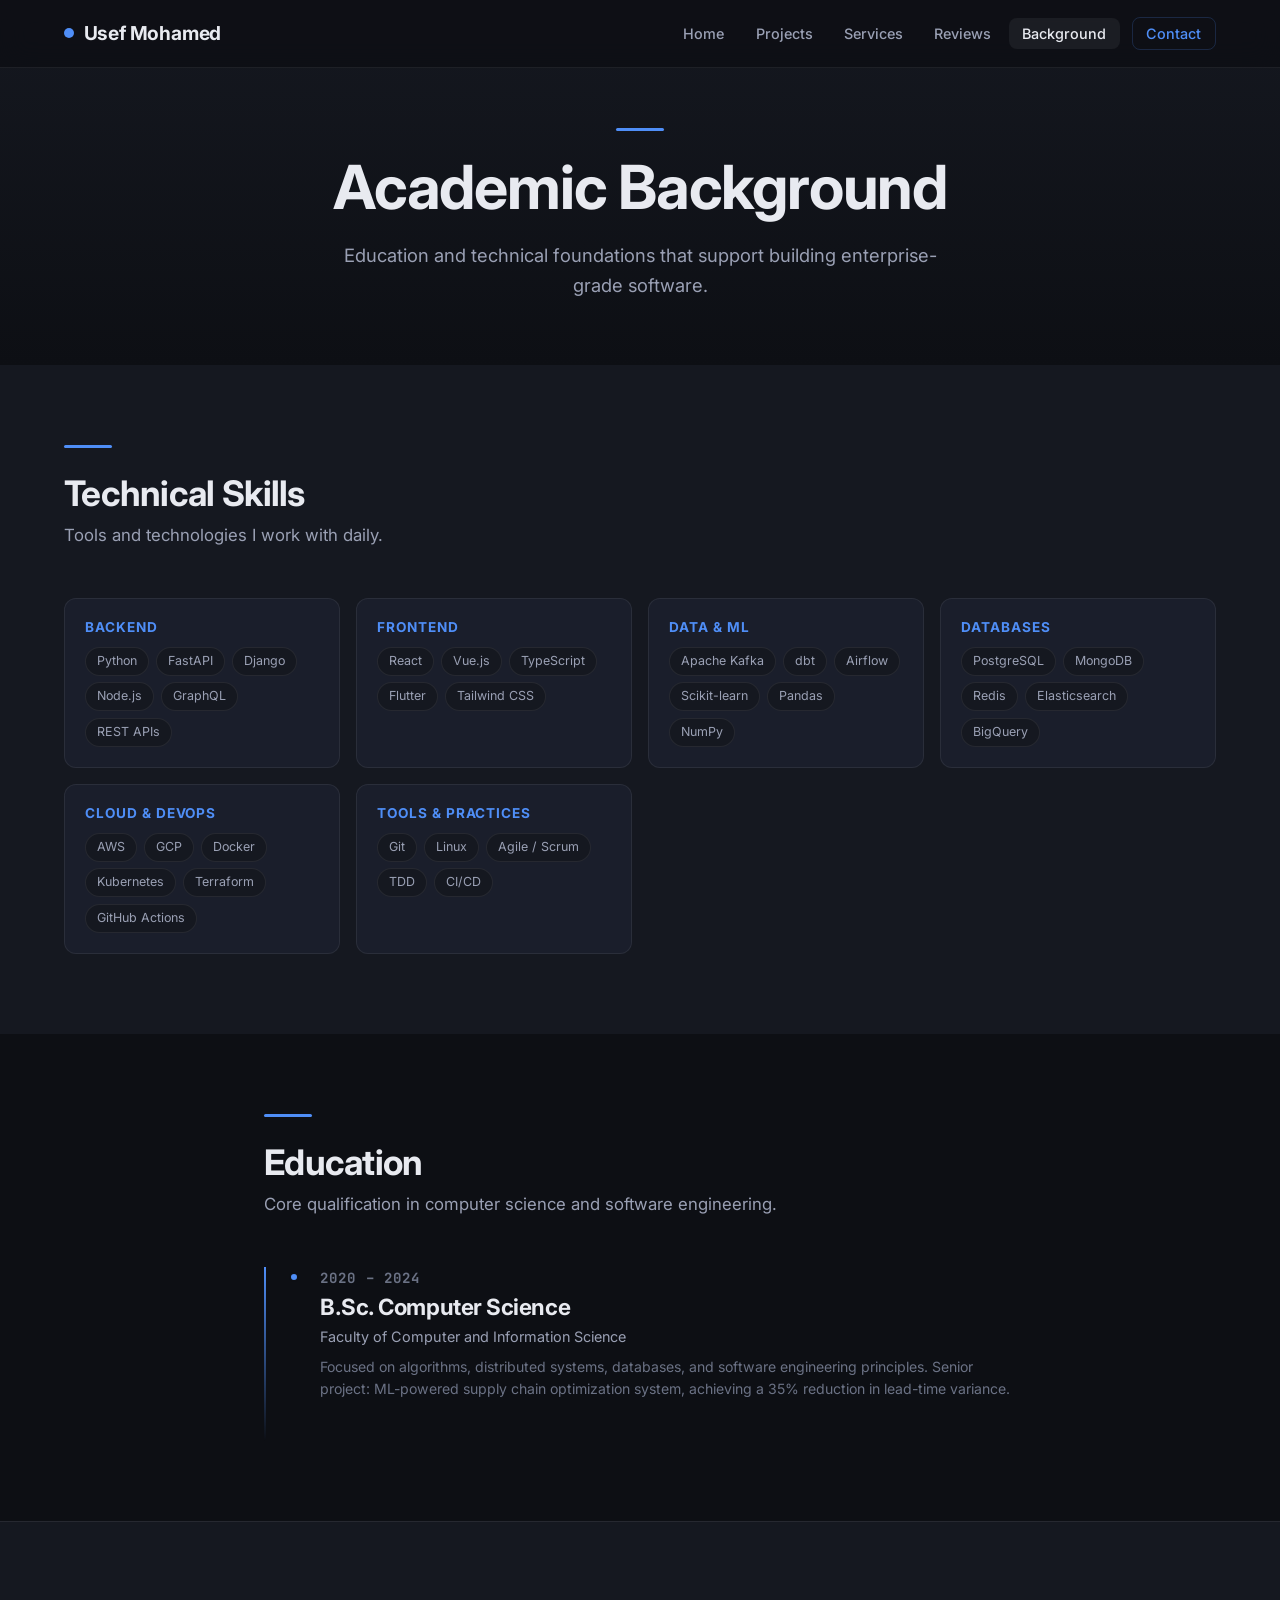
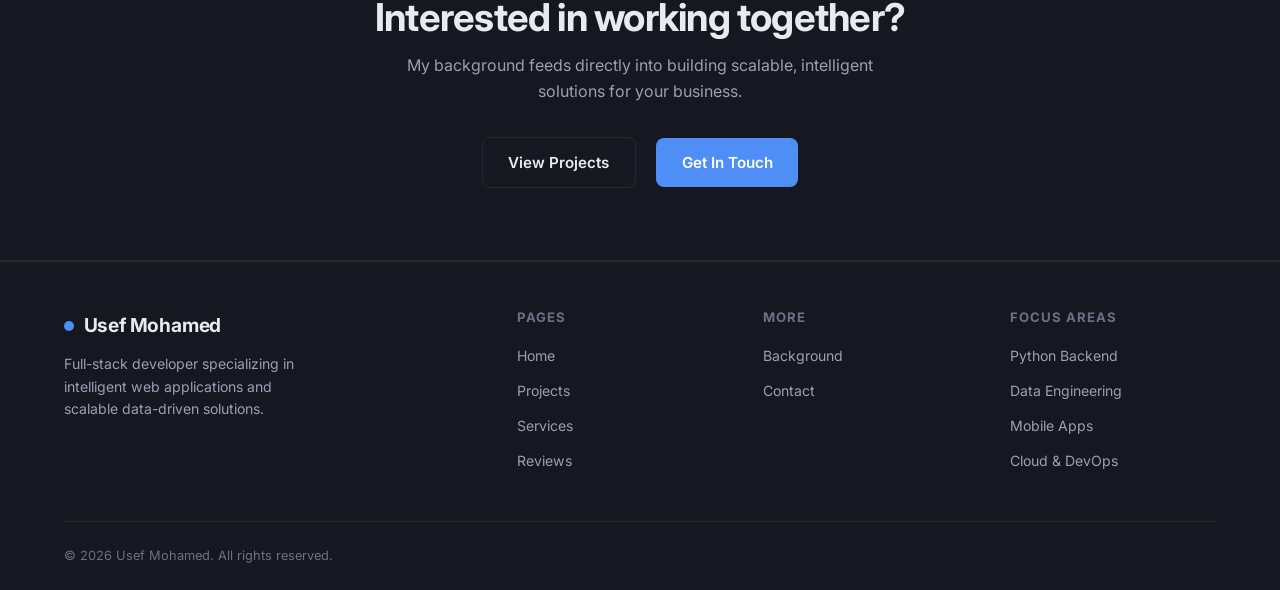
==== commit 4c7f838f: "Remove flowchart page and all links from web interface Co-authored-by: MohamedMostafa259 <138163382+" ====
--- a/academic.html
+++ b/academic.html
@@ -28,7 +28,6 @@
         <li><a href="services.html">Services</a></li>
         <li><a href="reviews.html">Reviews</a></li>
         <li><a href="academic.html">Background</a></li>
-        <li><a href="flowchart.html">Flowchart</a></li>
         <li><a href="contact.html" class="nav-cta">Contact</a></li>
       </ul>
     </div>
@@ -181,7 +180,6 @@
           <h4>More</h4>
           <ul>
             <li><a href="academic.html">Background</a></li>
-            <li><a href="flowchart.html">Flowchart</a></li>
             <li><a href="contact.html">Contact</a></li>
           </ul>
         </div>
